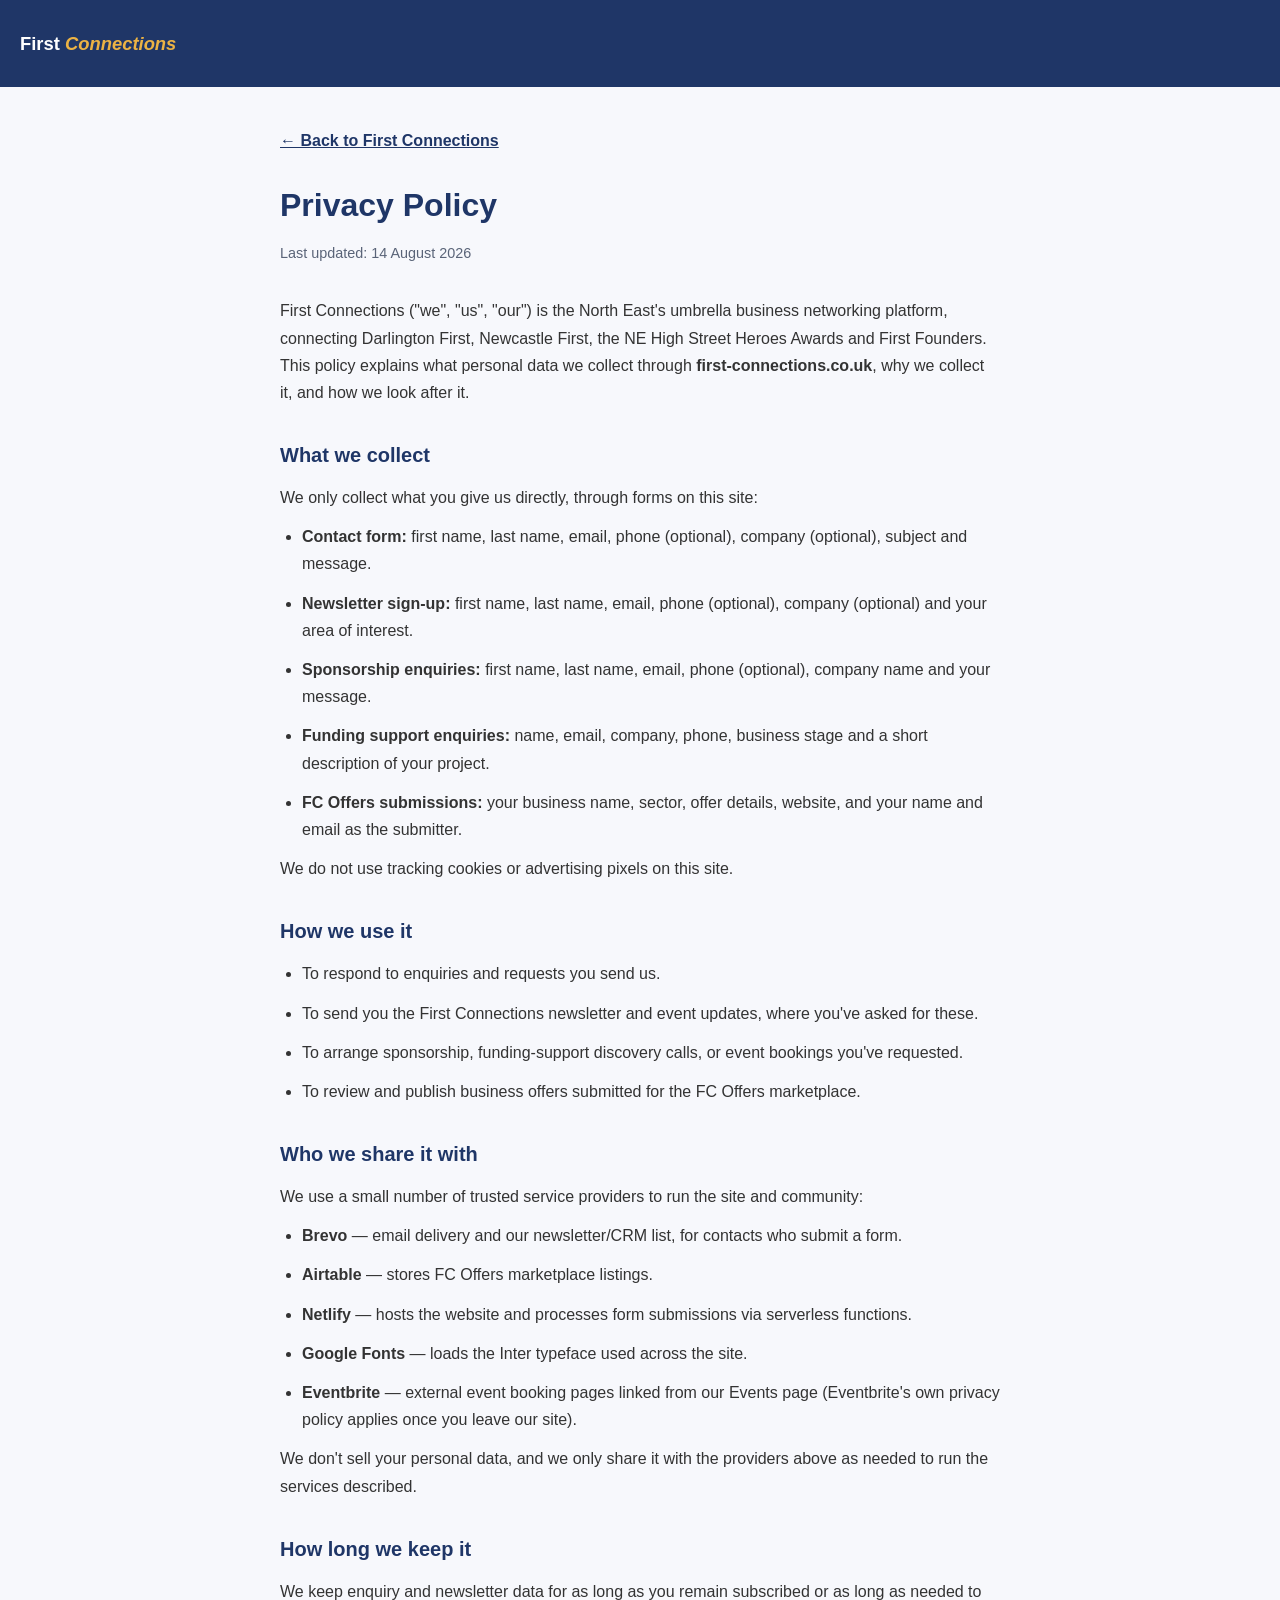
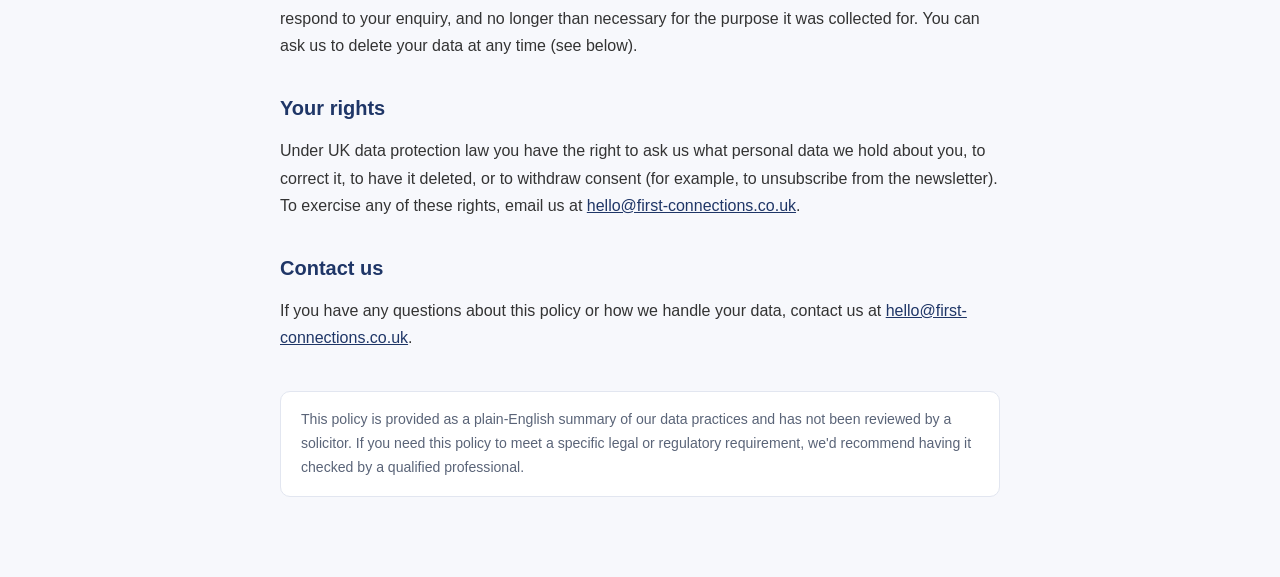
==== privacy-policy.html @ 5135274a "feat(legal): add privacy policy page The site collects personal data through five different forms (c" ====
<!doctype html>
<html lang="en">
  <head>
    <meta charset="UTF-8" />
    <meta name="viewport" content="width=device-width, initial-scale=1.0" />
    <title>Privacy Policy — First Connections</title>
    <meta
      name="description"
      content="How First Connections collects, uses and protects your personal data across our website, events and community platform."
    />
    <meta name="robots" content="index, follow" />
    <link
      rel="canonical"
      href="https://first-connections.co.uk/privacy-policy"
    />
    <link
      rel="icon"
      type="image/png"
      href="/images/logos/First-Connections-Logo-Small.png"
    />
    <style>
      :root {
        --blue: #1f3667;
        --gold: #ecb344;
        --grey: #5a6478;
        --border: #e2e6f0;
        --off-white: #f7f8fc;
      }
      * {
        margin: 0;
        padding: 0;
        box-sizing: border-box;
      }
      body {
        font-family: "Inter", Arial, sans-serif;
        color: #1a1a2e;
        background: var(--off-white);
        line-height: 1.7;
      }
      a {
        color: var(--blue);
      }
      header {
        background: var(--blue);
        color: #fff;
        padding: 28px 20px;
      }
      header a {
        color: #fff;
        text-decoration: none;
        font-weight: 800;
        font-size: 1.15rem;
      }
      header a em {
        font-style: italic;
        color: var(--gold);
      }
      main {
        max-width: 760px;
        margin: 0 auto;
        padding: 40px 20px 80px;
      }
      h1 {
        font-size: 2rem;
        color: var(--blue);
        margin-bottom: 8px;
      }
      .updated {
        color: var(--grey);
        font-size: 0.9rem;
        margin-bottom: 32px;
      }
      h2 {
        font-size: 1.25rem;
        color: var(--blue);
        margin: 32px 0 12px;
      }
      p,
      li {
        margin-bottom: 12px;
        color: #333;
      }
      ul {
        padding-left: 22px;
        margin-bottom: 12px;
      }
      .back {
        display: inline-block;
        margin-bottom: 24px;
        font-weight: 600;
      }
      .note {
        background: #fff;
        border: 1px solid var(--border);
        border-radius: 10px;
        padding: 16px 20px;
        margin-top: 40px;
        font-size: 0.88rem;
        color: var(--grey);
      }
    </style>
  </head>
  <body>
    <header>
      <a href="/">First <em>Connections</em></a>
    </header>

    <main>
      <a class="back" href="/">&larr; Back to First Connections</a>
      <h1>Privacy Policy</h1>
      <p class="updated">Last updated: 14 August 2026</p>

      <p>
        First Connections ("we", "us", "our") is the North East's umbrella
        business networking platform, connecting Darlington First, Newcastle
        First, the NE High Street Heroes Awards and First Founders. This policy
        explains what personal data we collect through
        <strong>first-connections.co.uk</strong>, why we collect it, and how we
        look after it.
      </p>

      <h2>What we collect</h2>
      <p>
        We only collect what you give us directly, through forms on this site:
      </p>
      <ul>
        <li>
          <strong>Contact form:</strong> first name, last name, email, phone
          (optional), company (optional), subject and message.
        </li>
        <li>
          <strong>Newsletter sign-up:</strong> first name, last name, email,
          phone (optional), company (optional) and your area of interest.
        </li>
        <li>
          <strong>Sponsorship enquiries:</strong> first name, last name, email,
          phone (optional), company name and your message.
        </li>
        <li>
          <strong>Funding support enquiries:</strong> name, email, company,
          phone, business stage and a short description of your project.
        </li>
        <li>
          <strong>FC Offers submissions:</strong> your business name, sector,
          offer details, website, and your name and email as the submitter.
        </li>
      </ul>
      <p>We do not use tracking cookies or advertising pixels on this site.</p>

      <h2>How we use it</h2>
      <ul>
        <li>To respond to enquiries and requests you send us.</li>
        <li>
          To send you the First Connections newsletter and event updates, where
          you've asked for these.
        </li>
        <li>
          To arrange sponsorship, funding-support discovery calls, or event
          bookings you've requested.
        </li>
        <li>
          To review and publish business offers submitted for the FC Offers
          marketplace.
        </li>
      </ul>

      <h2>Who we share it with</h2>
      <p>
        We use a small number of trusted service providers to run the site and
        community:
      </p>
      <ul>
        <li>
          <strong>Brevo</strong> — email delivery and our newsletter/CRM list,
          for contacts who submit a form.
        </li>
        <li>
          <strong>Airtable</strong> — stores FC Offers marketplace listings.
        </li>
        <li>
          <strong>Netlify</strong> — hosts the website and processes form
          submissions via serverless functions.
        </li>
        <li>
          <strong>Google Fonts</strong> — loads the Inter typeface used across
          the site.
        </li>
        <li>
          <strong>Eventbrite</strong> — external event booking pages linked from
          our Events page (Eventbrite's own privacy policy applies once you
          leave our site).
        </li>
      </ul>
      <p>
        We don't sell your personal data, and we only share it with the
        providers above as needed to run the services described.
      </p>

      <h2>How long we keep it</h2>
      <p>
        We keep enquiry and newsletter data for as long as you remain subscribed
        or as long as needed to respond to your enquiry, and no longer than
        necessary for the purpose it was collected for. You can ask us to delete
        your data at any time (see below).
      </p>

      <h2>Your rights</h2>
      <p>
        Under UK data protection law you have the right to ask us what personal
        data we hold about you, to correct it, to have it deleted, or to
        withdraw consent (for example, to unsubscribe from the newsletter). To
        exercise any of these rights, email us at
        <a href="mailto:hello@first-connections.co.uk"
          >hello@first-connections.co.uk</a
        >.
      </p>

      <h2>Contact us</h2>
      <p>
        If you have any questions about this policy or how we handle your data,
        contact us at
        <a href="mailto:hello@first-connections.co.uk"
          >hello@first-connections.co.uk</a
        >.
      </p>

      <div class="note">
        This policy is provided as a plain-English summary of our data practices
        and has not been reviewed by a solicitor. If you need this policy to
        meet a specific legal or regulatory requirement, we'd recommend having
        it checked by a qualified professional.
      </div>
    </main>
  </body>
</html>
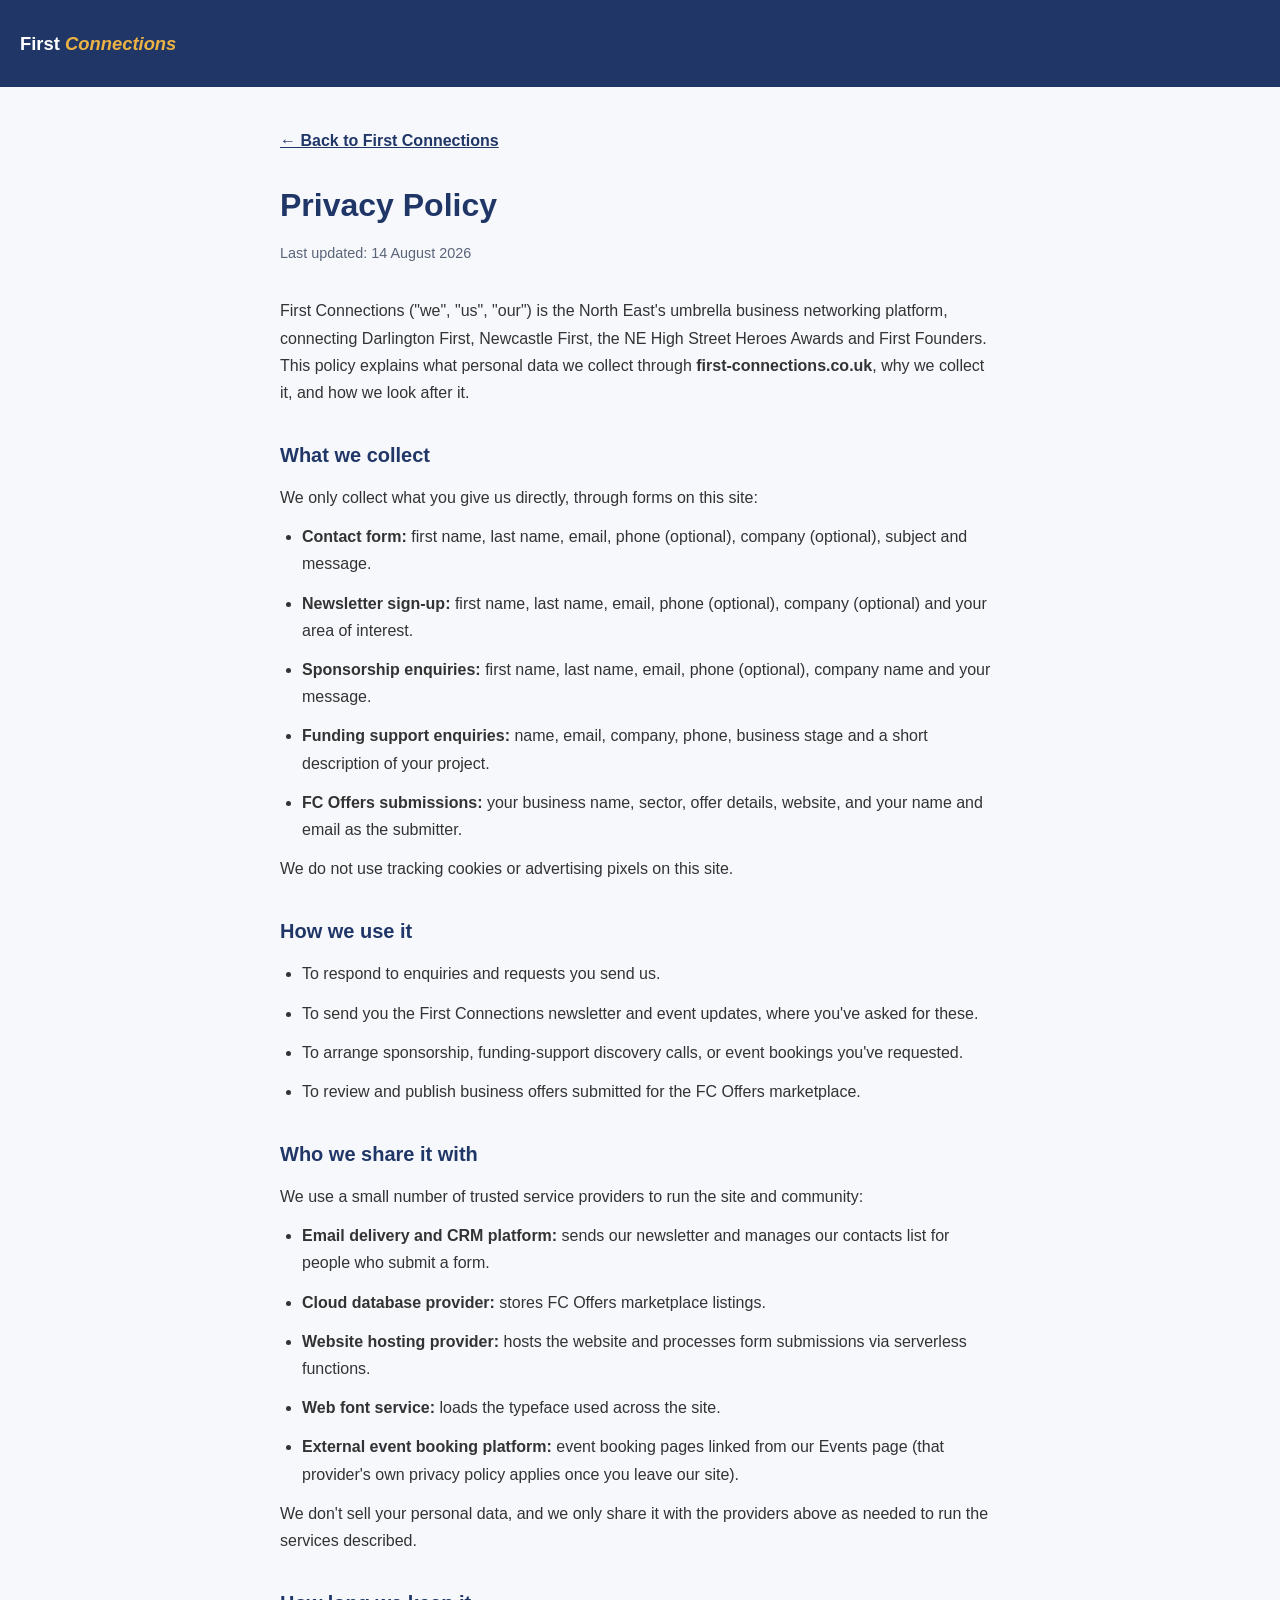
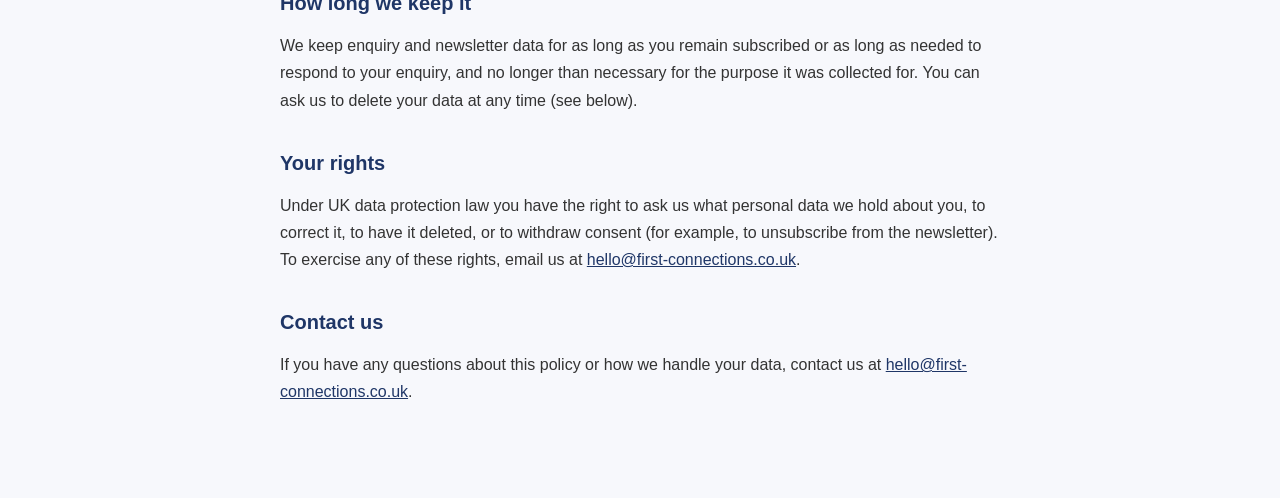
==== commit b9c20f48: "refactor: clean up the privacy page" ====
--- a/privacy-policy.html
+++ b/privacy-policy.html
@@ -3,7 +3,7 @@
   <head>
     <meta charset="UTF-8" />
     <meta name="viewport" content="width=device-width, initial-scale=1.0" />
-    <title>Privacy Policy — First Connections</title>
+    <title>Privacy Policy | First Connections</title>
     <meta
       name="description"
       content="How First Connections collects, uses and protects your personal data across our website, events and community platform."
@@ -89,15 +89,6 @@
         margin-bottom: 24px;
         font-weight: 600;
       }
-      .note {
-        background: #fff;
-        border: 1px solid var(--border);
-        border-radius: 10px;
-        padding: 16px 20px;
-        margin-top: 40px;
-        font-size: 0.88rem;
-        color: var(--grey);
-      }
     </style>
   </head>
   <body>
@@ -171,24 +162,25 @@
       </p>
       <ul>
         <li>
-          <strong>Brevo</strong> — email delivery and our newsletter/CRM list,
-          for contacts who submit a form.
-        </li>
-        <li>
-          <strong>Airtable</strong> — stores FC Offers marketplace listings.
-        </li>
-        <li>
-          <strong>Netlify</strong> — hosts the website and processes form
-          submissions via serverless functions.
-        </li>
-        <li>
-          <strong>Google Fonts</strong> — loads the Inter typeface used across
-          the site.
-        </li>
-        <li>
-          <strong>Eventbrite</strong> — external event booking pages linked from
-          our Events page (Eventbrite's own privacy policy applies once you
-          leave our site).
+          <strong>Email delivery and CRM platform:</strong> sends our newsletter
+          and manages our contacts list for people who submit a form.
+        </li>
+        <li>
+          <strong>Cloud database provider:</strong> stores FC Offers marketplace
+          listings.
+        </li>
+        <li>
+          <strong>Website hosting provider:</strong> hosts the website and
+          processes form submissions via serverless functions.
+        </li>
+        <li>
+          <strong>Web font service:</strong> loads the typeface used across the
+          site.
+        </li>
+        <li>
+          <strong>External event booking platform:</strong> event booking pages
+          linked from our Events page (that provider's own privacy policy
+          applies once you leave our site).
         </li>
       </ul>
       <p>
@@ -223,13 +215,6 @@
           >hello@first-connections.co.uk</a
         >.
       </p>
-
-      <div class="note">
-        This policy is provided as a plain-English summary of our data practices
-        and has not been reviewed by a solicitor. If you need this policy to
-        meet a specific legal or regulatory requirement, we'd recommend having
-        it checked by a qualified professional.
-      </div>
     </main>
   </body>
 </html>
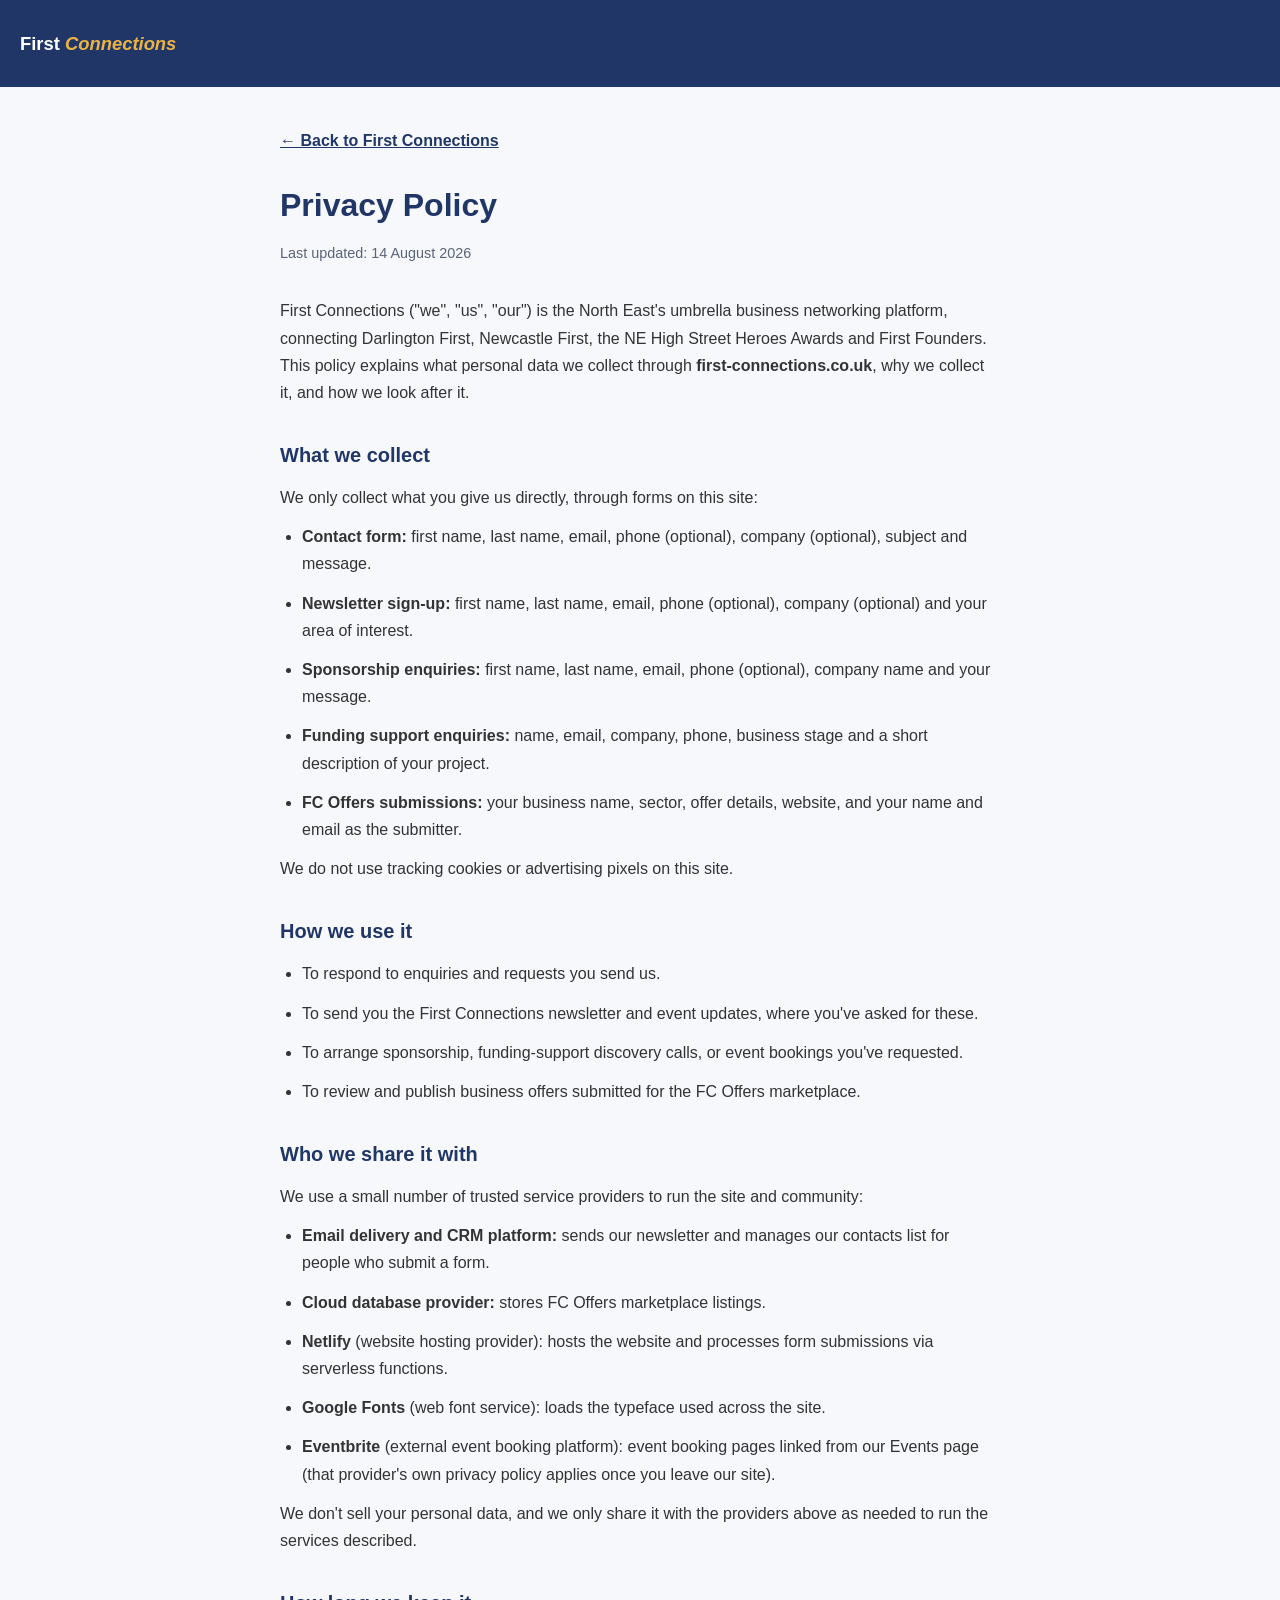
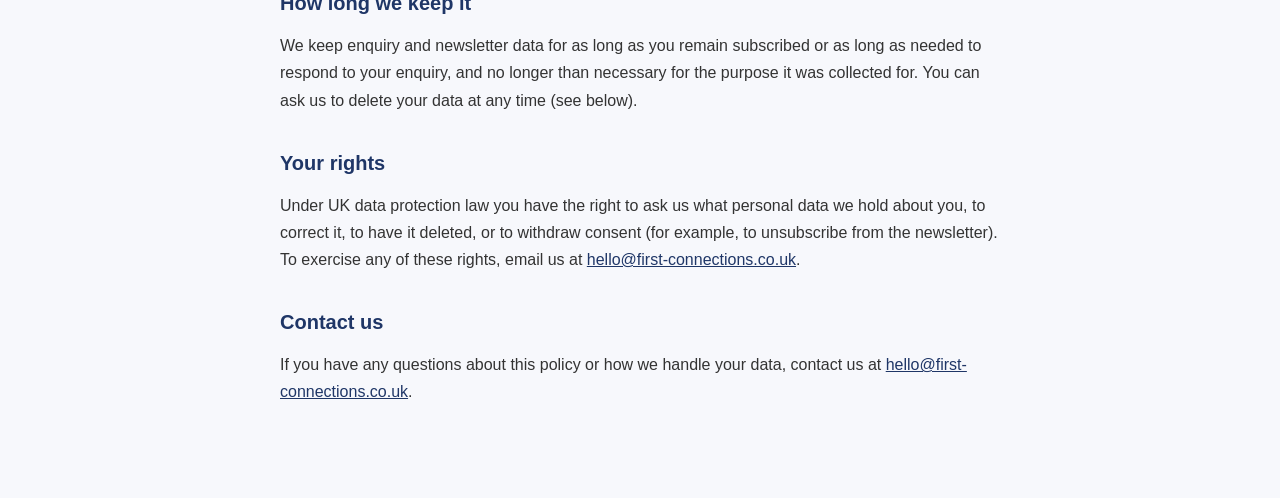
==== commit 184530ec: "fix: missing legal compliance" ====
--- a/privacy-policy.html
+++ b/privacy-policy.html
@@ -166,21 +166,21 @@
           and manages our contacts list for people who submit a form.
         </li>
         <li>
-          <strong>Cloud database provider:</strong> stores FC Offers marketplace
-          listings.
-        </li>
-        <li>
-          <strong>Website hosting provider:</strong> hosts the website and
-          processes form submissions via serverless functions.
-        </li>
-        <li>
-          <strong>Web font service:</strong> loads the typeface used across the
-          site.
-        </li>
-        <li>
-          <strong>External event booking platform:</strong> event booking pages
-          linked from our Events page (that provider's own privacy policy
-          applies once you leave our site).
+          <strong>Cloud database provider:</strong>
+          stores FC Offers marketplace listings.
+        </li>
+        <li>
+          <strong>Netlify</strong> (website hosting provider): hosts the website
+          and processes form submissions via serverless functions.
+        </li>
+        <li>
+          <strong>Google Fonts</strong> (web font service): loads the typeface
+          used across the site.
+        </li>
+        <li>
+          <strong>Eventbrite</strong> (external event booking platform): event
+          booking pages linked from our Events page (that provider's own privacy
+          policy applies once you leave our site).
         </li>
       </ul>
       <p>
